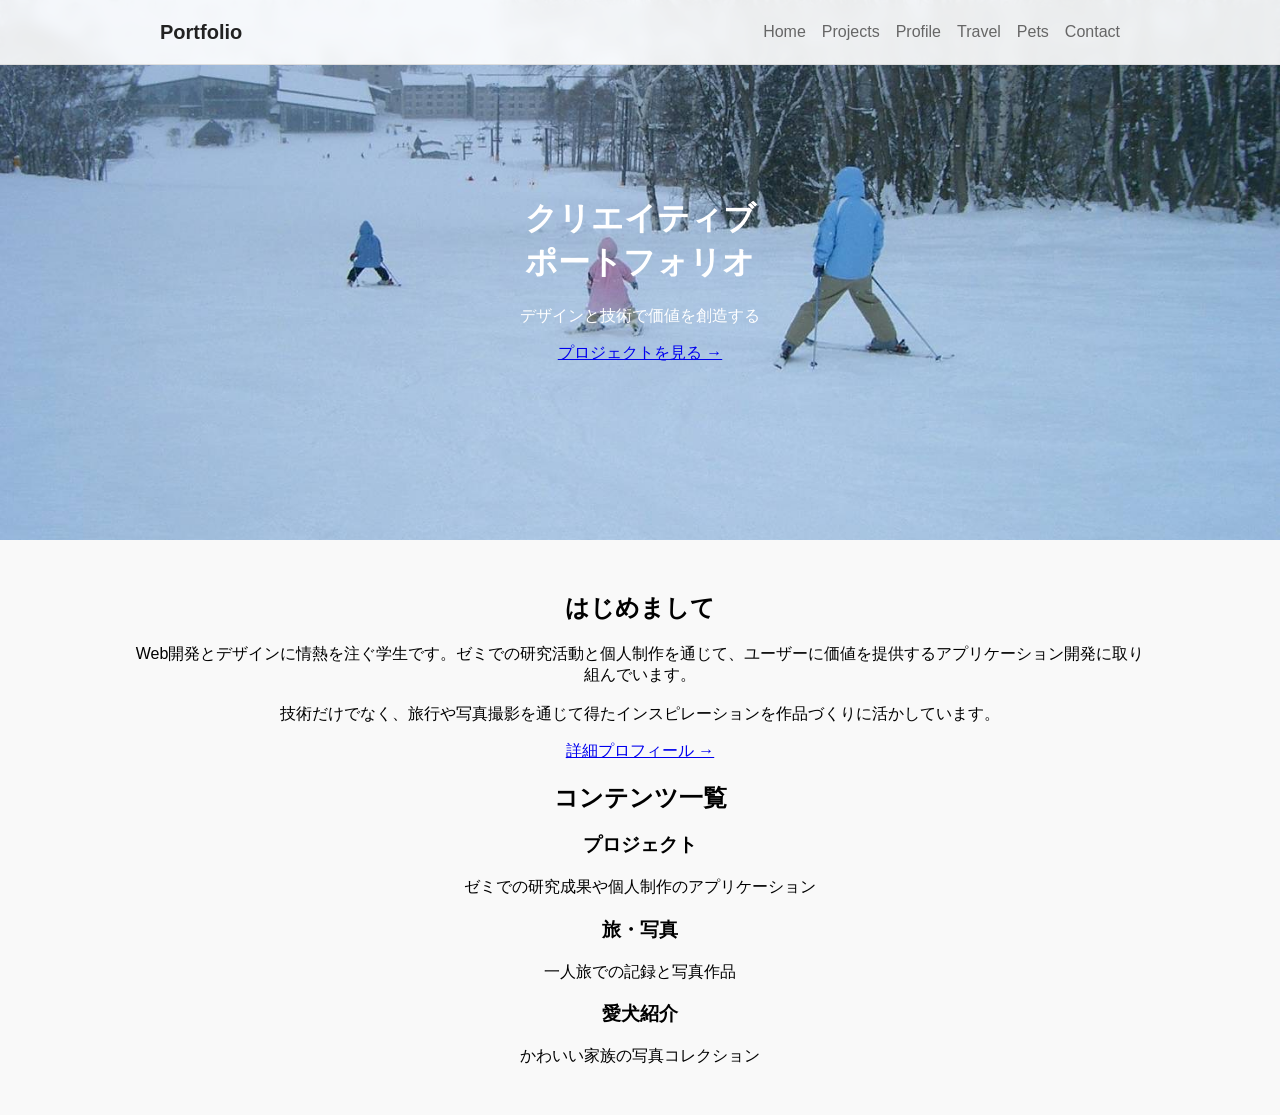
==== index.html @ 2b0ca47c "Update index.html" ====
<!DOCTYPE html>
<html lang="ja">
<head>
  <meta charset="UTF-8" />
  <meta name="viewport" content="width=device-width, initial-scale=1.0" />
  <title>Home</title>
  <link rel="stylesheet" href="style.css" />
</head>
<body>
  <nav class="navbar">
    <div class="container">
      <a href="index.html" class="logo">Portfolio</a>
      <ul class="nav-links">
        <li><a href="index.html" class="active">Home</a></li>
        <li><a href="#">Projects</a></li>
        <li><a href="#">Profile</a></li>
        <li><a href="travel.html">Travel</a></li>
        <li><a href="pets.html">Pets</a></li>
        <li><a href="#">Contact</a></li>
      </ul>
    </div>
  </nav>

  <header class="hero">
    <div class="hero-overlay">
      <h1>クリエイティブ<br><span class="highlight">ポートフォリオ</span></h1>
      <p>デザインと技術で価値を創造する</p>
      <a href="#" class="button">プロジェクトを見る →</a>
    </div>
  </header>

  <main class="content" style="max-width: 1024px; margin: auto; padding: 2rem 1rem;">
    <section class="intro-section">
      <div class="intro-text">
        <h2>はじめまして</h2>
        <p>
          Web開発とデザインに情熱を注ぐ学生です。ゼミでの研究活動と個人制作を通じて、ユーザーに価値を提供するアプリケーション開発に取り組んでいます。<br><br>
          技術だけでなく、旅行や写真撮影を通じて得たインスピレーションを作品づくりに活かしています。
        </p>
        <a href="#" class="button">詳細プロフィール →</a>
    </section>

    <section>
      <h2 style="text-align: center; margin-bottom: 1rem;">コンテンツ一覧</h2>
      <div class="cards-3col">
        <div class="card">
          <h3>プロジェクト</h3>
          <p>ゼミでの研究成果や個人制作のアプリケーション</p>
        </div>
        <div class="card">
          <h3>旅・写真</h3>
          <p>一人旅での記録と写真作品</p>
        </div>
        <div class="card">
          <h3>愛犬紹介</h3>
          <p>かわいい家族の写真コレクション</p>
        </div>
      </div>
    </section>
  </main>
</body>
</html>
---- style.css ----
body {
  margin: 0;
  font-family: 'Segoe UI', sans-serif;
  background-color: #f9f9f9;
}

.navbar {
  position: fixed;
  top: 0;
  width: 100%;
  background: rgba(255, 255, 255, 0.9);
  border-bottom: 1px solid #ddd;
  backdrop-filter: blur(6px);
  z-index: 1000;
}

.container {
  max-width: 960px;
  margin: 0 auto;
  padding: 0 1rem;
  display: flex;
  align-items: center;
  justify-content: space-between;
  height: 64px;
}

.logo {
  font-size: 1.25rem;
  font-weight: bold;
  color: #222;
  text-decoration: none;
}

.nav-links {
  list-style: none;
  display: flex;
  gap: 1rem;
  margin: 0;
  padding: 0;
}

.nav-links a {
  text-decoration: none;
  color: #666;
  font-weight: 500;
  transition: color 0.3s;
}

.nav-links a:hover {
  color: #111;
}

.content {
  padding-top: 80px;
  text-align: center;
}
.hero {
  background-image: url('pictures/skii.JPG');
  background-size: cover;
  background-position: center;
  height: 60vh;
  position: relative;
  display: flex;
  align-items: center;
  justify-content: center;
  color: white;
  text-align: center;
}
.card-images img {
  width: 180px;
  height: 120px;
  object-fit: cover;
  border-radius: 0.5rem;
}
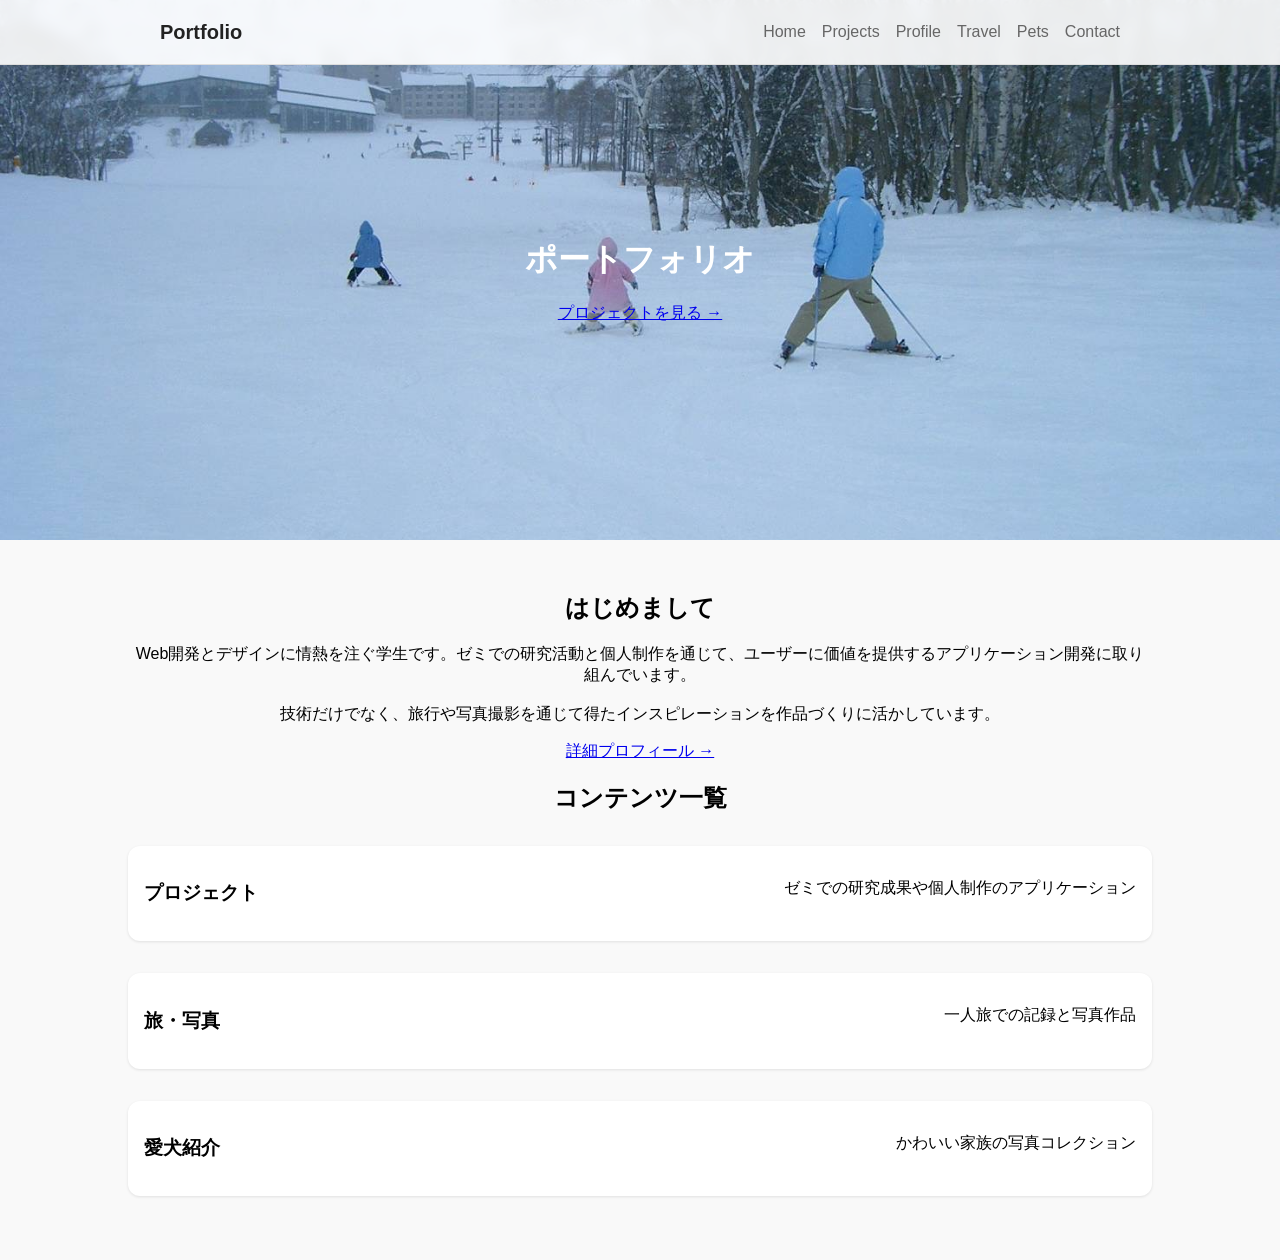
==== commit 5dcbc14b: "Update index.html" ====
--- a/index.html
+++ b/index.html
@@ -23,8 +23,7 @@
 
   <header class="hero">
     <div class="hero-overlay">
-      <h1>クリエイティブ<br><span class="highlight">ポートフォリオ</span></h1>
-      <p>デザインと技術で価値を創造する</p>
+      <h1><span class="highlight">ポートフォリオ</span></h1>
       <a href="#" class="button">プロジェクトを見る →</a>
     </div>
   </header>
--- a/style.css
+++ b/style.css
@@ -72,3 +72,35 @@
   object-fit: cover;
   border-radius: 0.5rem;
 }
+/* Base style.css recreated */
+
+.card {
+  display: flex;
+  flex-direction: row;
+  justify-content: space-between;
+  align-items: flex-start;
+  background-color: white;
+  border-radius: 0.75rem;
+  box-shadow: 0 1px 3px rgba(0,0,0,0.1);
+  padding: 1rem;
+  margin: 2rem 0;
+  gap: 1rem;
+}
+
+.card-text {
+  flex: 1;
+}
+
+.card-images {
+  display: flex;
+  flex-direction: row;
+  gap: 0.5rem;
+  flex-shrink: 0;
+}
+
+.card-images img {
+  width: 100px;
+  height: 80px;
+  object-fit: cover;
+  border-radius: 0.5rem;
+}
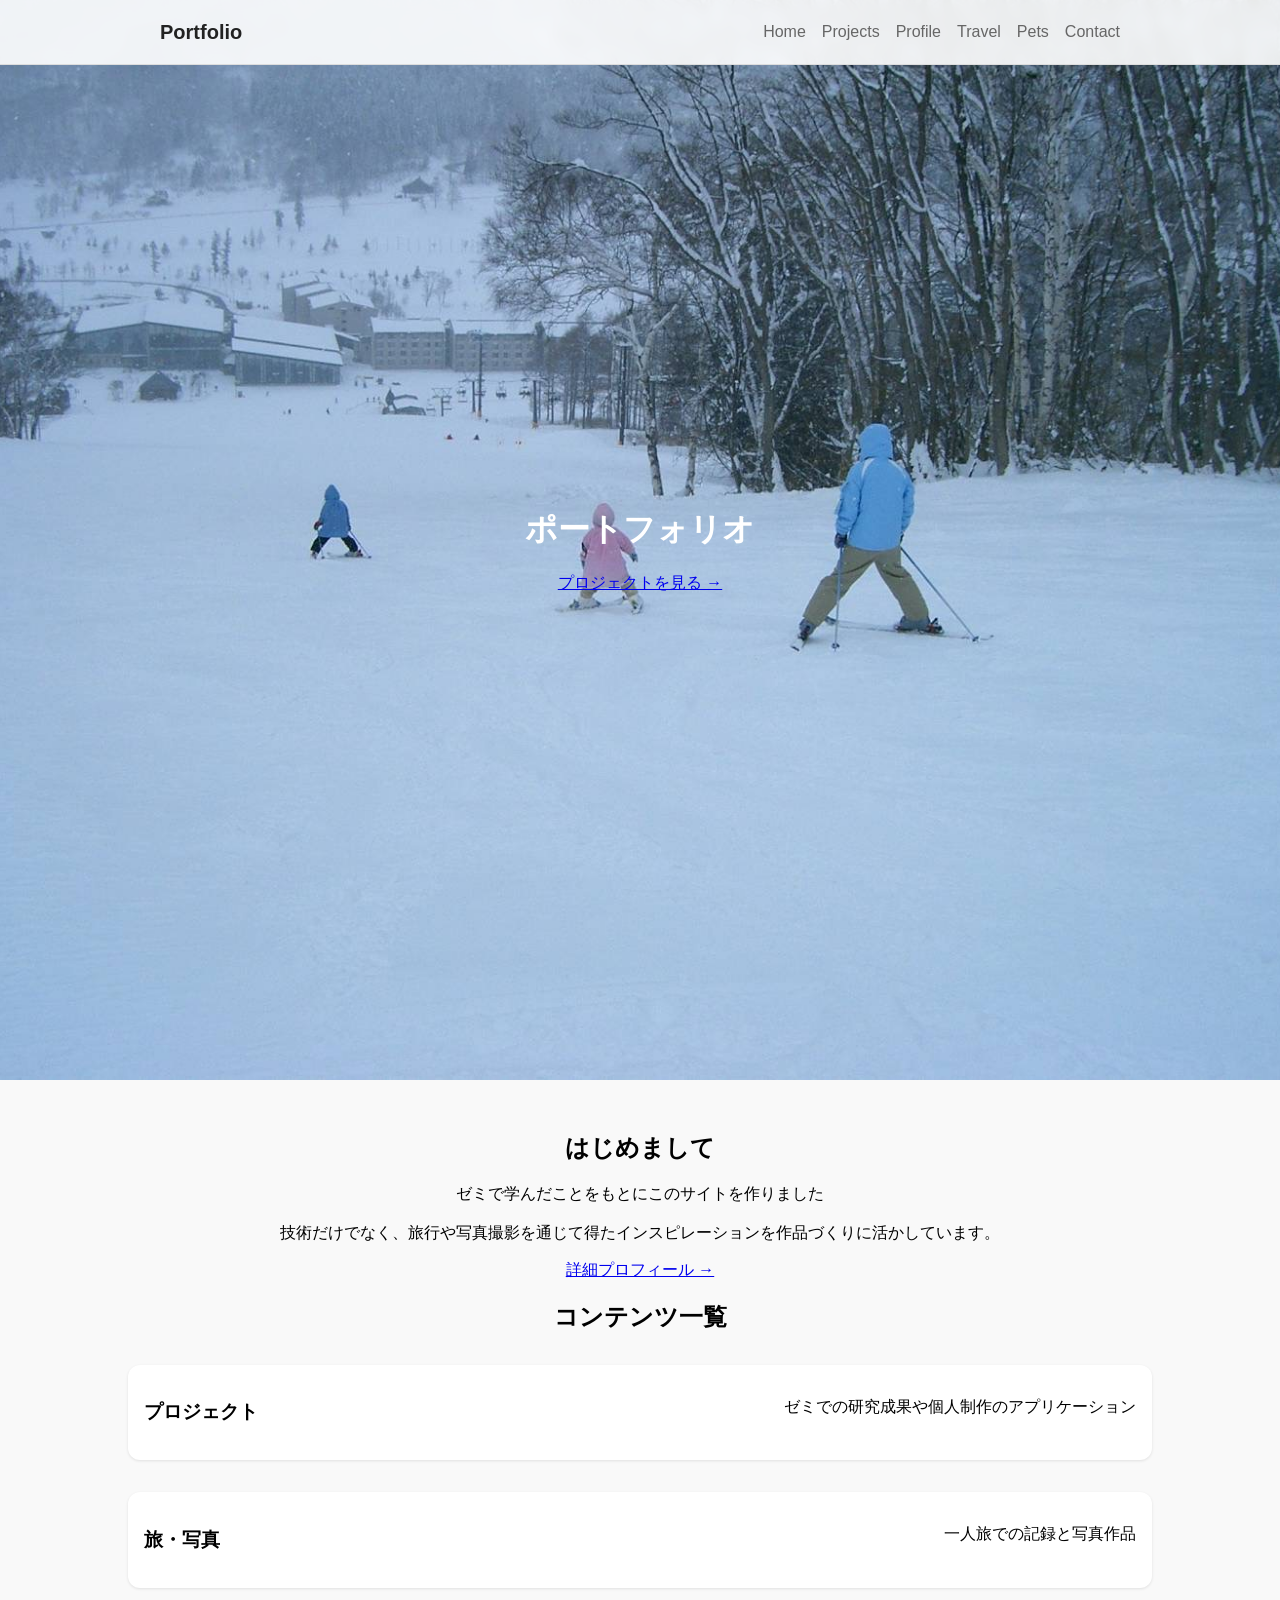
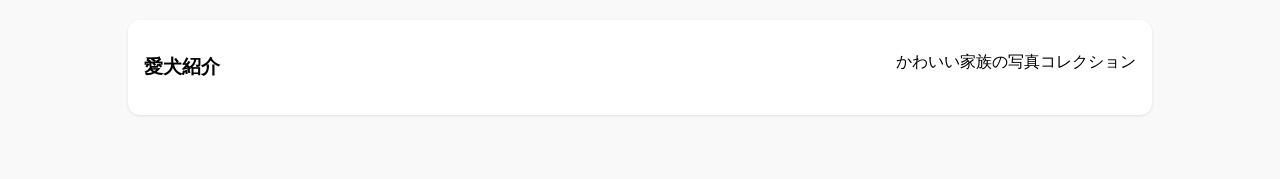
==== commit 6651f794: "Update index.html" ====
--- a/index.html
+++ b/index.html
@@ -33,7 +33,7 @@
       <div class="intro-text">
         <h2>はじめまして</h2>
         <p>
-          Web開発とデザインに情熱を注ぐ学生です。ゼミでの研究活動と個人制作を通じて、ユーザーに価値を提供するアプリケーション開発に取り組んでいます。<br><br>
+          ゼミで学んだことをもとにこのサイトを作りました<br><br>
           技術だけでなく、旅行や写真撮影を通じて得たインスピレーションを作品づくりに活かしています。
         </p>
         <a href="#" class="button">詳細プロフィール →</a>
--- a/style.css
+++ b/style.css
@@ -58,7 +58,7 @@
   background-image: url('pictures/skii.JPG');
   background-size: cover;
   background-position: center;
-  height: 60vh;
+  height: 120vh;
   position: relative;
   display: flex;
   align-items: center;
@@ -99,8 +99,8 @@
 }
 
 .card-images img {
-  width: 100px;
-  height: 80px;
+  width: 180px;
+  height: 180px;
   object-fit: cover;
   border-radius: 0.5rem;
 }
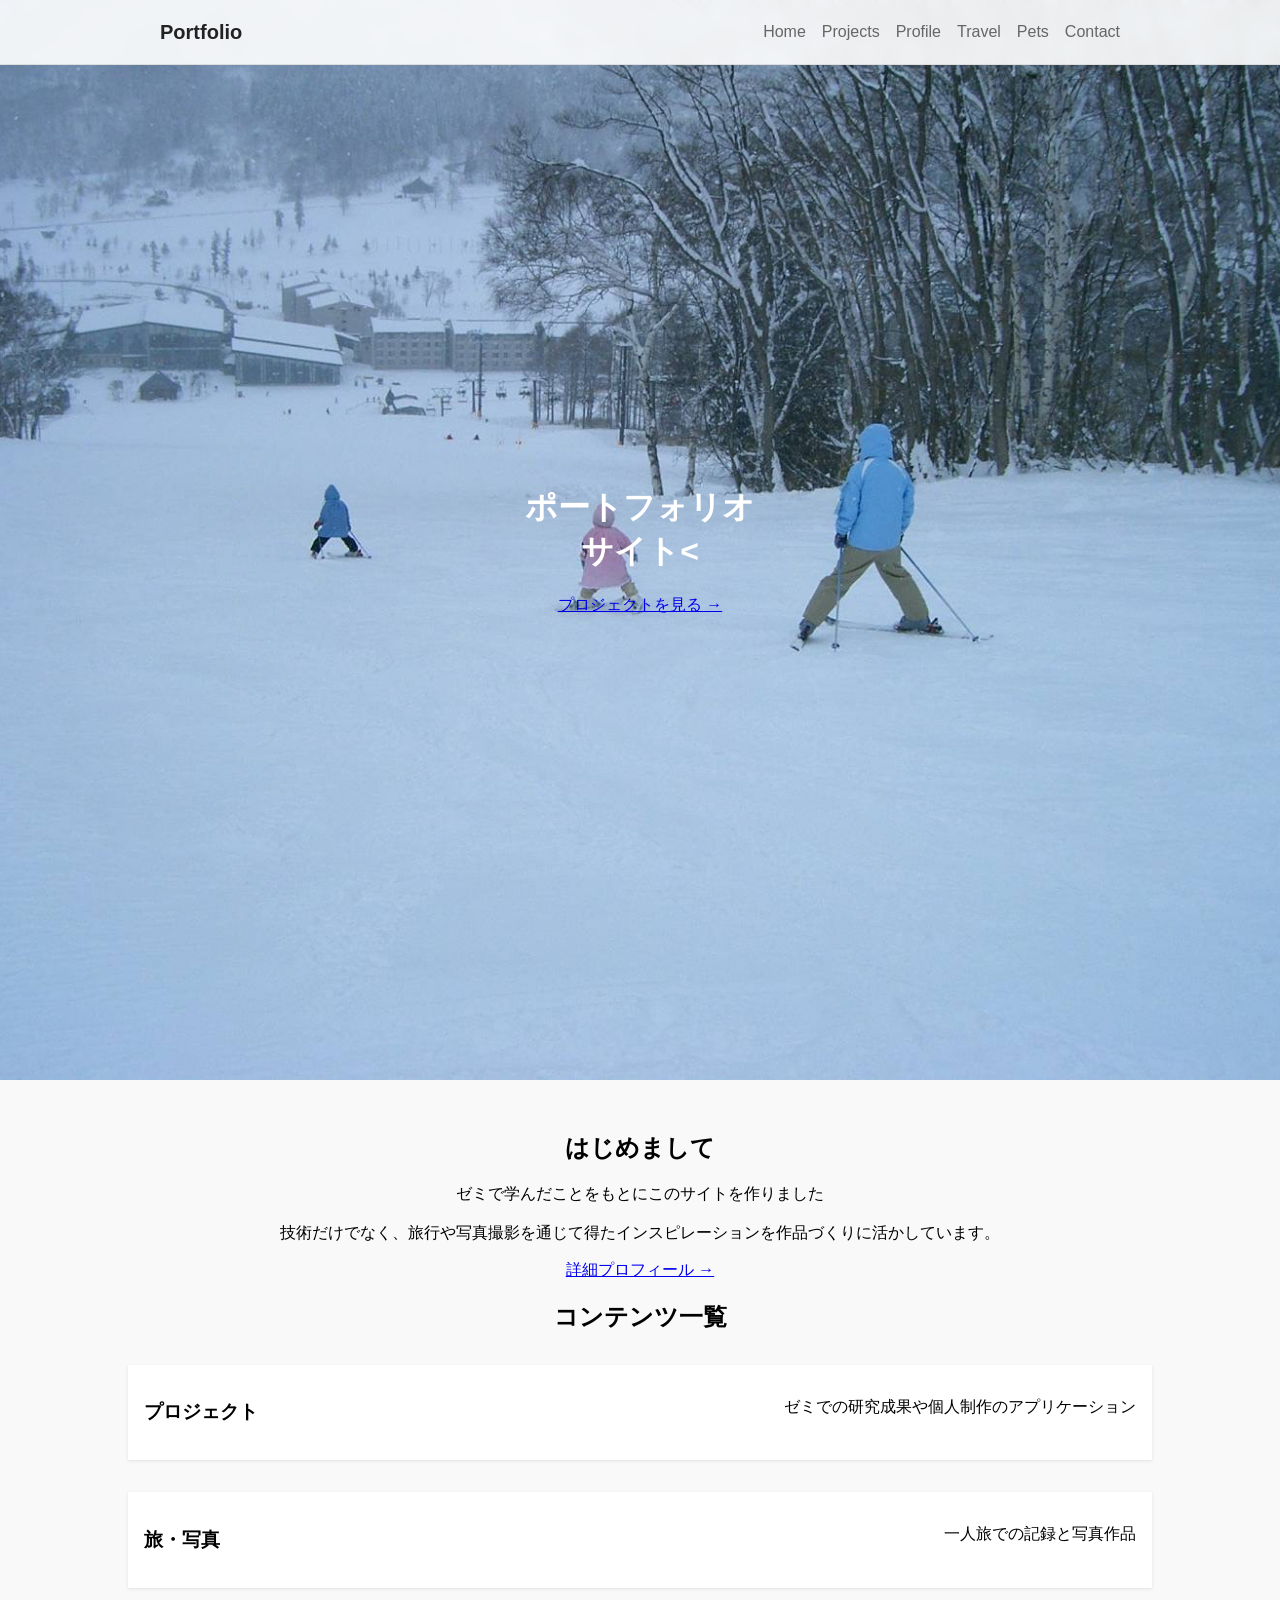
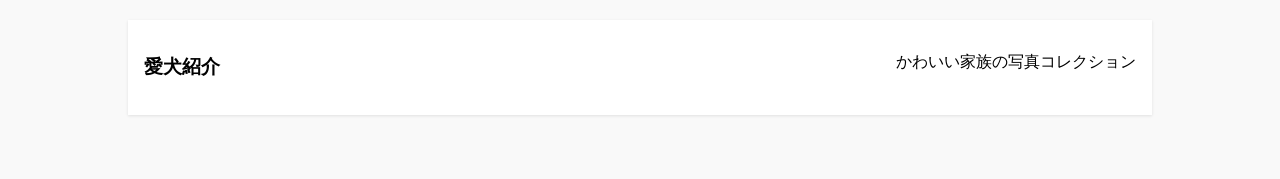
==== commit 714fabd9: "Update index.html" ====
--- a/index.html
+++ b/index.html
@@ -23,7 +23,7 @@
 
   <header class="hero">
     <div class="hero-overlay">
-      <h1><span class="highlight">ポートフォリオ</span></h1>
+      <h1><span class="highlight">ポートフォリオ<br>サイト<</span></h1>
       <a href="#" class="button">プロジェクトを見る →</a>
     </div>
   </header>
--- a/style.css
+++ b/style.css
@@ -80,7 +80,7 @@
   justify-content: space-between;
   align-items: flex-start;
   background-color: white;
-  border-radius: 0.75rem;
+  border-radius: 0rem;
   box-shadow: 0 1px 3px rgba(0,0,0,0.1);
   padding: 1rem;
   margin: 2rem 0;
@@ -99,8 +99,7 @@
 }
 
 .card-images img {
-  width: 180px;
-  height: 180px;
+  width: 200px;
+  height: 200px;
   object-fit: cover;
-  border-radius: 0.5rem;
 }
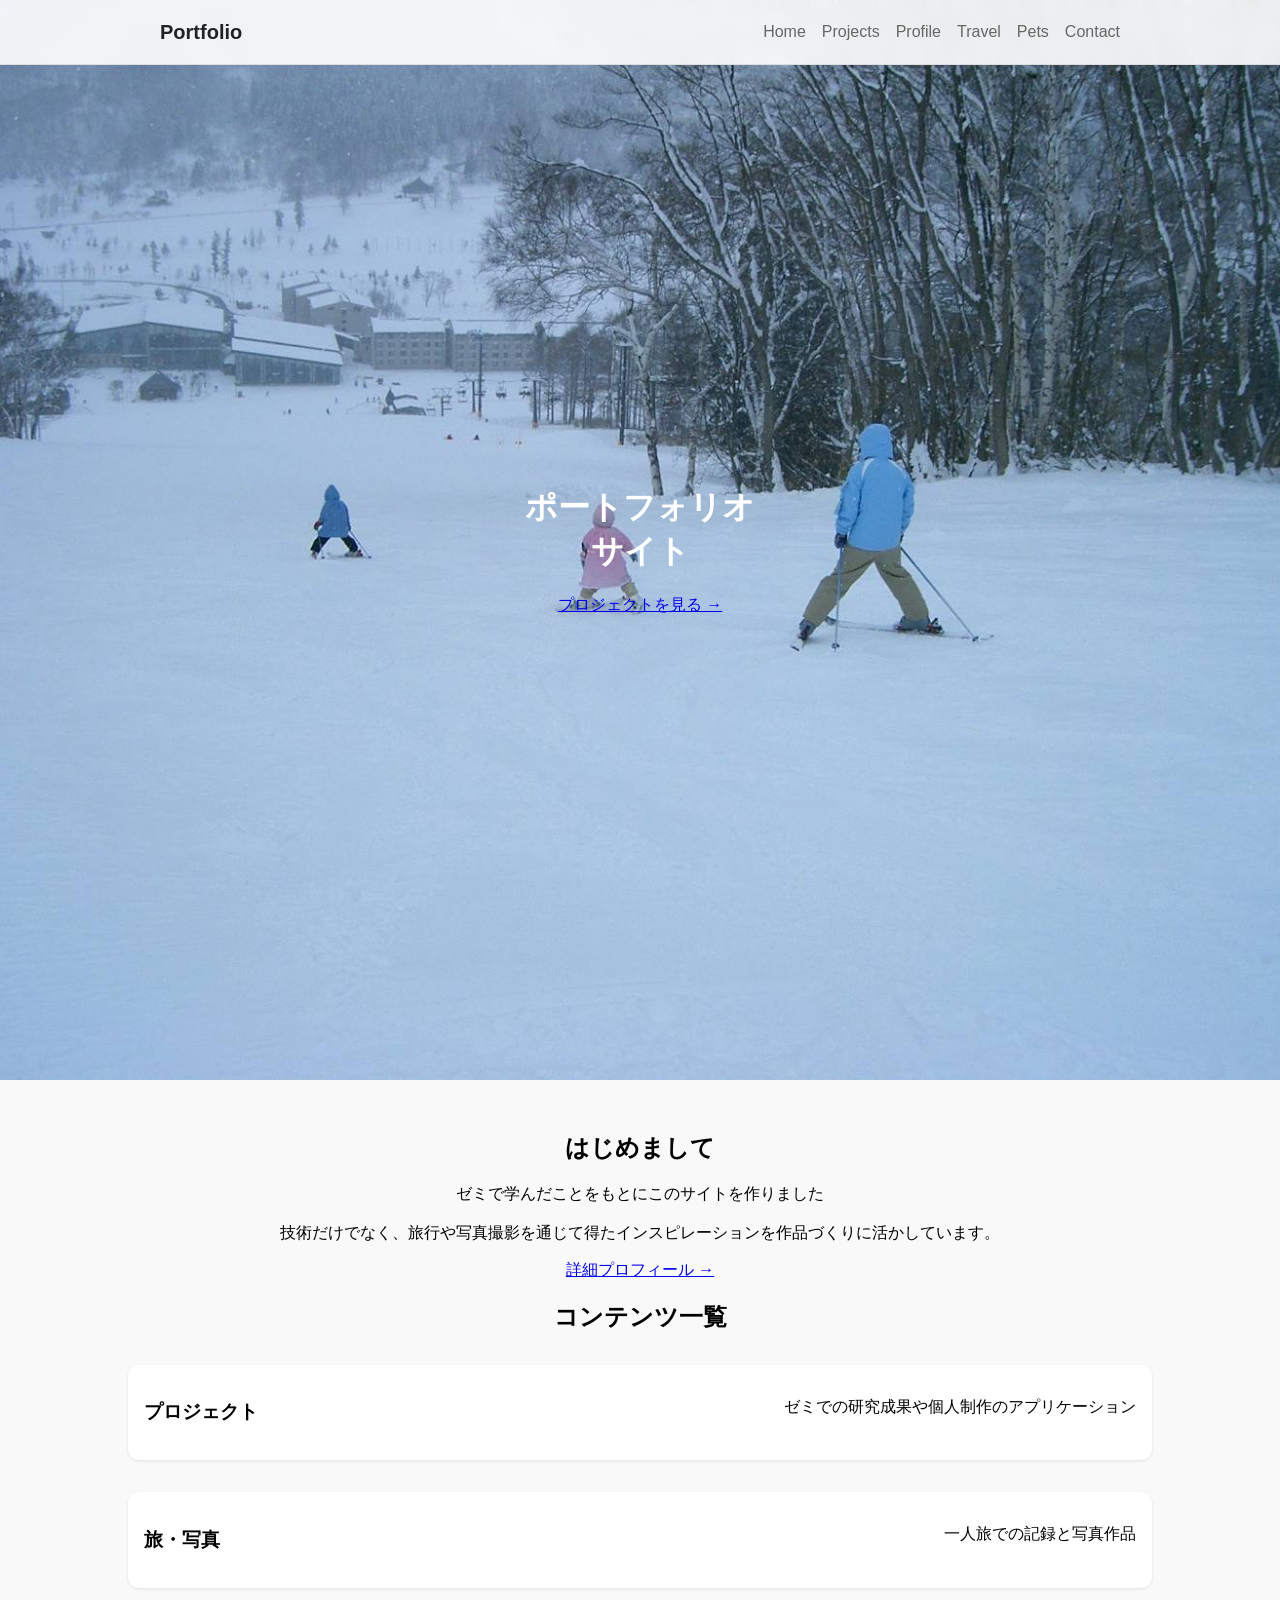
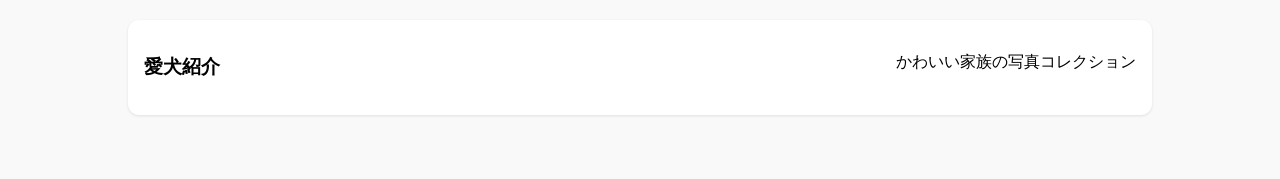
==== commit e1590e1f: "Update index.html" ====
--- a/index.html
+++ b/index.html
@@ -23,7 +23,7 @@
 
   <header class="hero">
     <div class="hero-overlay">
-      <h1><span class="highlight">ポートフォリオ<br>サイト<</span></h1>
+      <h1><span class="highlight">ポートフォリオ<br>サイト</span></h1>
       <a href="#" class="button">プロジェクトを見る →</a>
     </div>
   </header>
--- a/style.css
+++ b/style.css
@@ -70,7 +70,7 @@
   width: 180px;
   height: 120px;
   object-fit: cover;
-  border-radius: 0.5rem;
+  border-radius: 0rem;
 }
 /* Base style.css recreated */
 
@@ -80,7 +80,7 @@
   justify-content: space-between;
   align-items: flex-start;
   background-color: white;
-  border-radius: 0rem;
+  border-radius: 0.7rem;
   box-shadow: 0 1px 3px rgba(0,0,0,0.1);
   padding: 1rem;
   margin: 2rem 0;
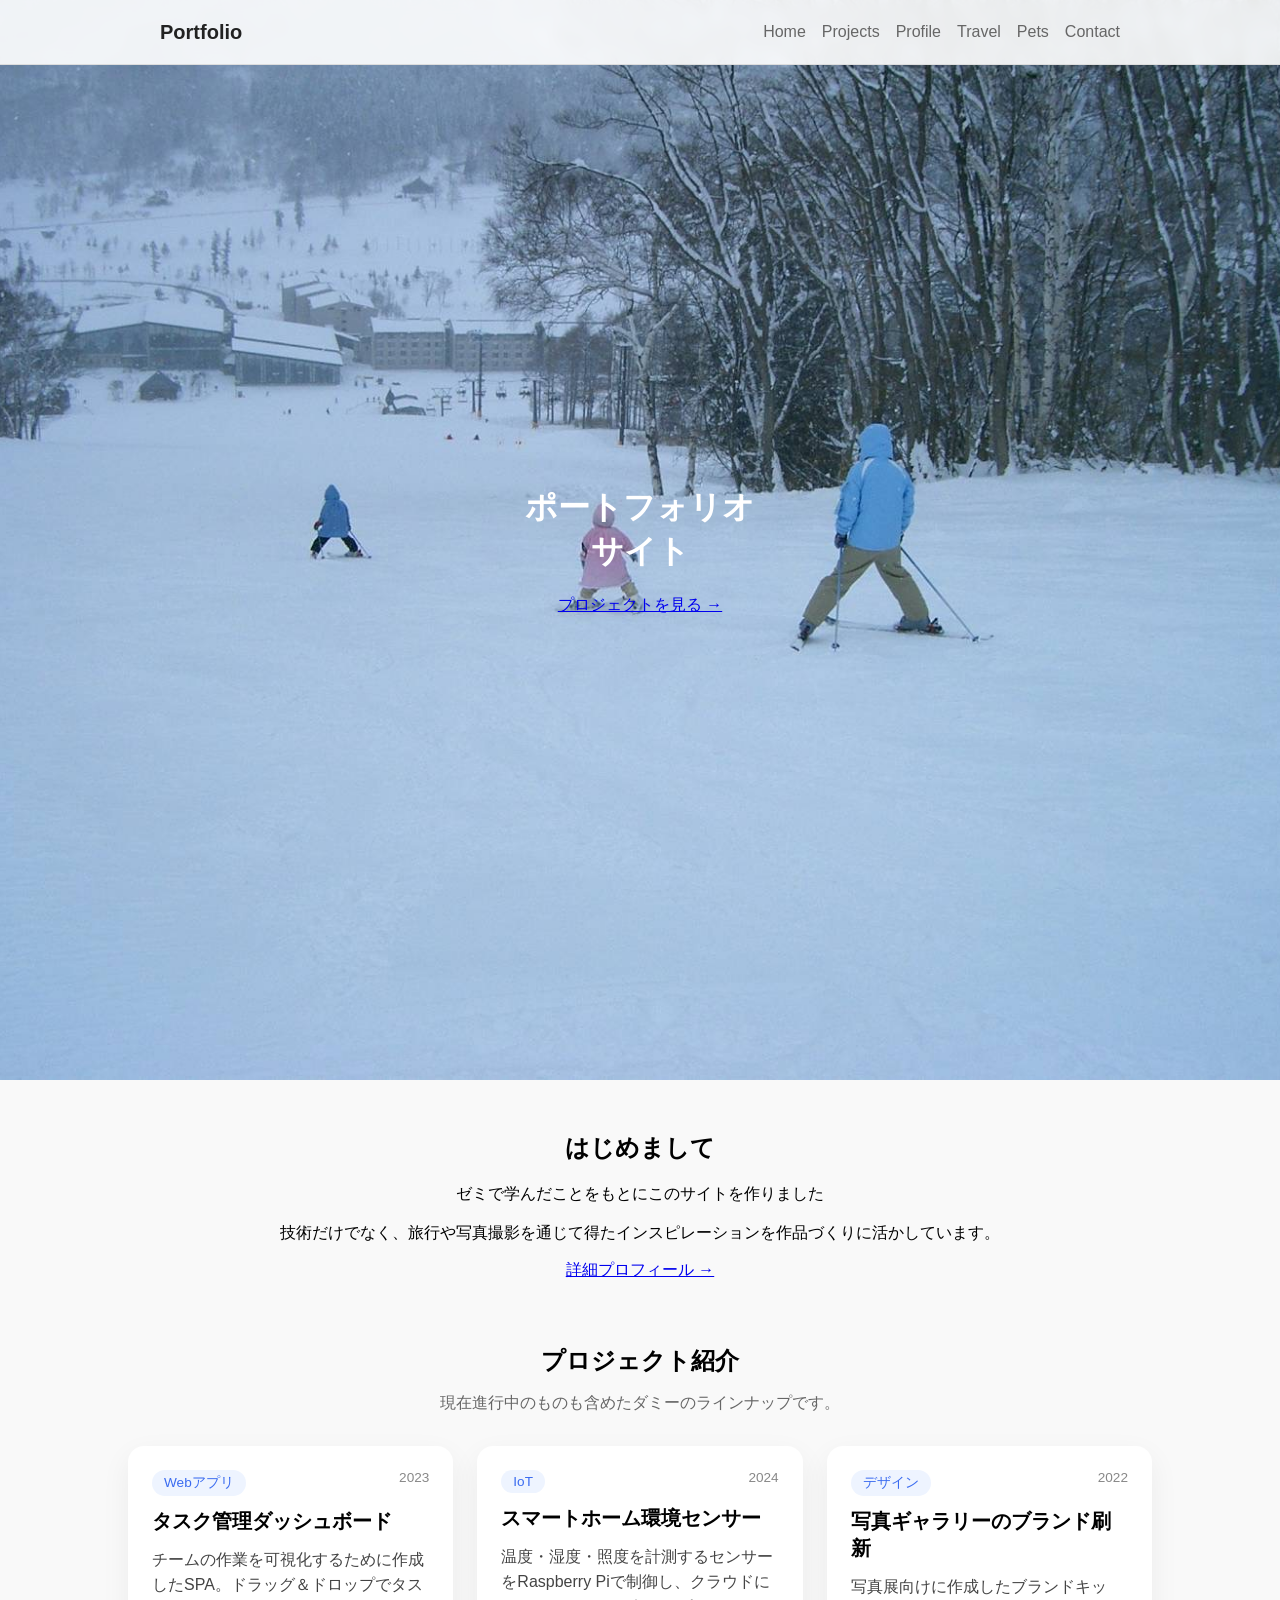
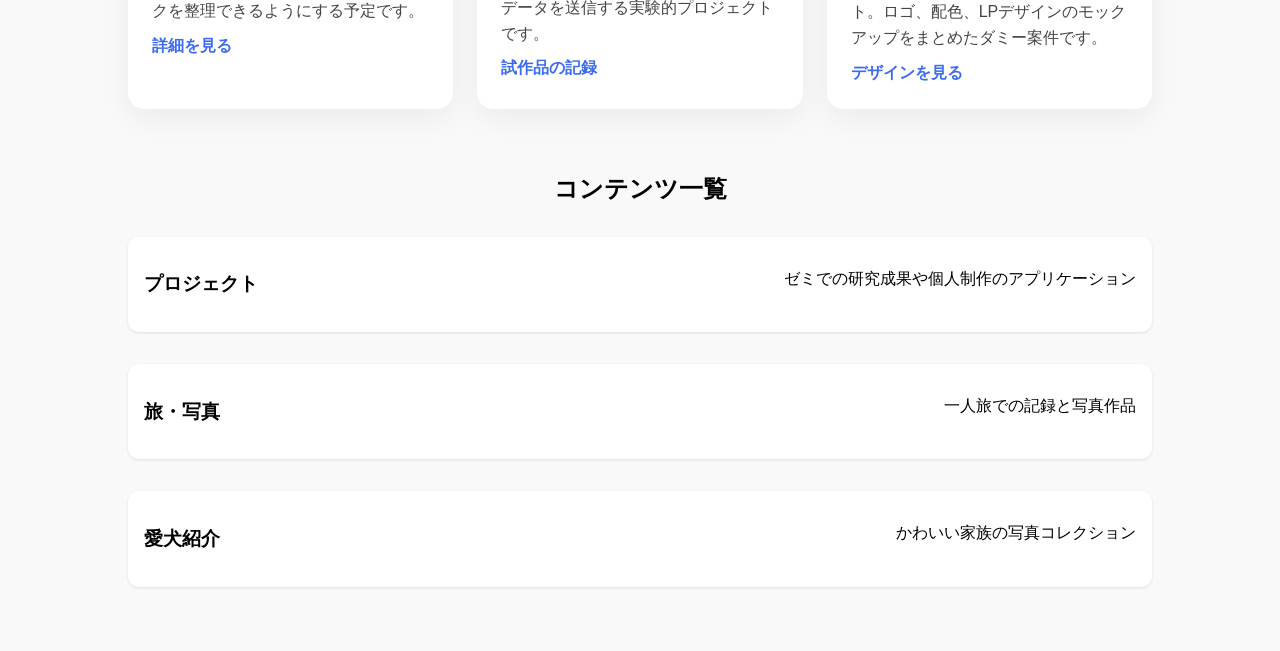
==== commit ebaa0c1b: "Add dummy projects section to homepage" ====
--- a/index.html
+++ b/index.html
@@ -12,7 +12,7 @@
       <a href="index.html" class="logo">Portfolio</a>
       <ul class="nav-links">
         <li><a href="index.html" class="active">Home</a></li>
-        <li><a href="#">Projects</a></li>
+        <li><a href="#projects">Projects</a></li>
         <li><a href="#">Profile</a></li>
         <li><a href="travel.html">Travel</a></li>
         <li><a href="pets.html">Pets</a></li>
@@ -24,7 +24,7 @@
   <header class="hero">
     <div class="hero-overlay">
       <h1><span class="highlight">ポートフォリオ<br>サイト</span></h1>
-      <a href="#" class="button">プロジェクトを見る →</a>
+      <a href="#projects" class="button">プロジェクトを見る →</a>
     </div>
   </header>
 
@@ -37,6 +37,47 @@
           技術だけでなく、旅行や写真撮影を通じて得たインスピレーションを作品づくりに活かしています。
         </p>
         <a href="#" class="button">詳細プロフィール →</a>
+      </div>
+    </section>
+
+    <section id="projects" class="projects-section">
+      <h2>プロジェクト紹介</h2>
+      <p class="section-lead">現在進行中のものも含めたダミーのラインナップです。</p>
+      <div class="projects-grid">
+        <article class="project-card">
+          <div class="project-meta">
+            <span class="project-tag">Webアプリ</span>
+            <span class="project-year">2023</span>
+          </div>
+          <h3 class="project-title">タスク管理ダッシュボード</h3>
+          <p class="project-description">
+            チームの作業を可視化するために作成したSPA。ドラッグ＆ドロップでタスクを整理できるようにする予定です。
+          </p>
+          <a href="#" class="project-link">詳細を見る</a>
+        </article>
+        <article class="project-card">
+          <div class="project-meta">
+            <span class="project-tag">IoT</span>
+            <span class="project-year">2024</span>
+          </div>
+          <h3 class="project-title">スマートホーム環境センサー</h3>
+          <p class="project-description">
+            温度・湿度・照度を計測するセンサーをRaspberry Piで制御し、クラウドにデータを送信する実験的プロジェクトです。
+          </p>
+          <a href="#" class="project-link">試作品の記録</a>
+        </article>
+        <article class="project-card">
+          <div class="project-meta">
+            <span class="project-tag">デザイン</span>
+            <span class="project-year">2022</span>
+          </div>
+          <h3 class="project-title">写真ギャラリーのブランド刷新</h3>
+          <p class="project-description">
+            写真展向けに作成したブランドキット。ロゴ、配色、LPデザインのモックアップをまとめたダミー案件です。
+          </p>
+          <a href="#" class="project-link">デザインを見る</a>
+        </article>
+      </div>
     </section>
 
     <section>
--- a/style.css
+++ b/style.css
@@ -99,7 +99,77 @@
 }
 
 .card-images img {
-  width: 200px;
-  height: 200px;
+  width: 210px;
+  height: 210px;
   object-fit: cover;
 }
+
+.projects-section {
+  margin: 4rem auto;
+  text-align: left;
+}
+
+.projects-section h2 {
+  text-align: center;
+  margin-bottom: 0.5rem;
+}
+
+.section-lead {
+  text-align: center;
+  color: #666;
+  margin-bottom: 2rem;
+}
+
+.projects-grid {
+  display: grid;
+  gap: 1.5rem;
+  grid-template-columns: repeat(auto-fit, minmax(280px, 1fr));
+}
+
+.project-card {
+  background: #fff;
+  border-radius: 1rem;
+  padding: 1.5rem;
+  box-shadow: 0 10px 30px rgba(0, 0, 0, 0.06);
+  display: flex;
+  flex-direction: column;
+  gap: 0.75rem;
+}
+
+.project-meta {
+  display: flex;
+  justify-content: space-between;
+  font-size: 0.85rem;
+  color: #888;
+}
+
+.project-tag {
+  background: #eef4ff;
+  color: #3a6bf0;
+  padding: 0.25rem 0.75rem;
+  border-radius: 999px;
+}
+
+.project-title {
+  margin: 0;
+  font-size: 1.25rem;
+}
+
+.project-description {
+  margin: 0;
+  color: #444;
+  line-height: 1.6;
+}
+
+.project-link {
+  align-self: flex-start;
+  color: #3a6bf0;
+  text-decoration: none;
+  font-weight: 600;
+  border-bottom: 1px solid transparent;
+  transition: border-color 0.3s;
+}
+
+.project-link:hover {
+  border-color: currentColor;
+}
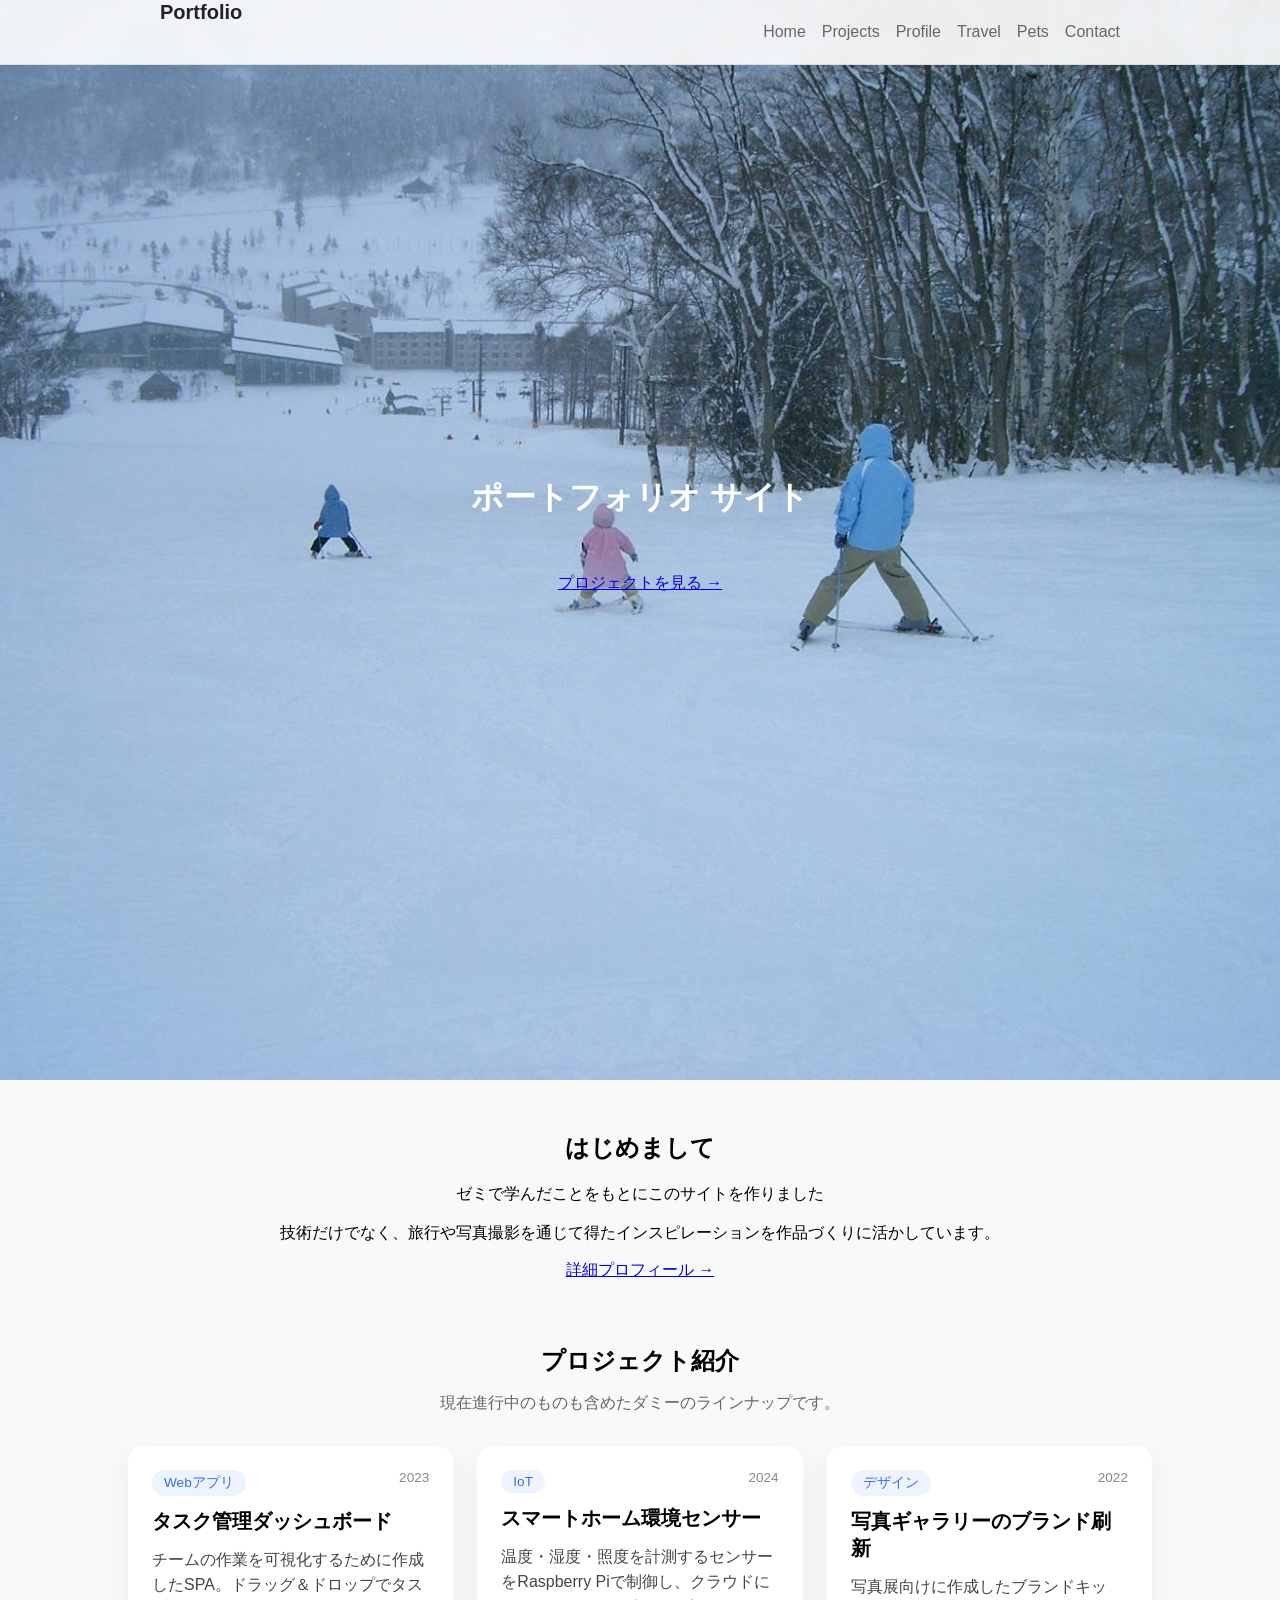
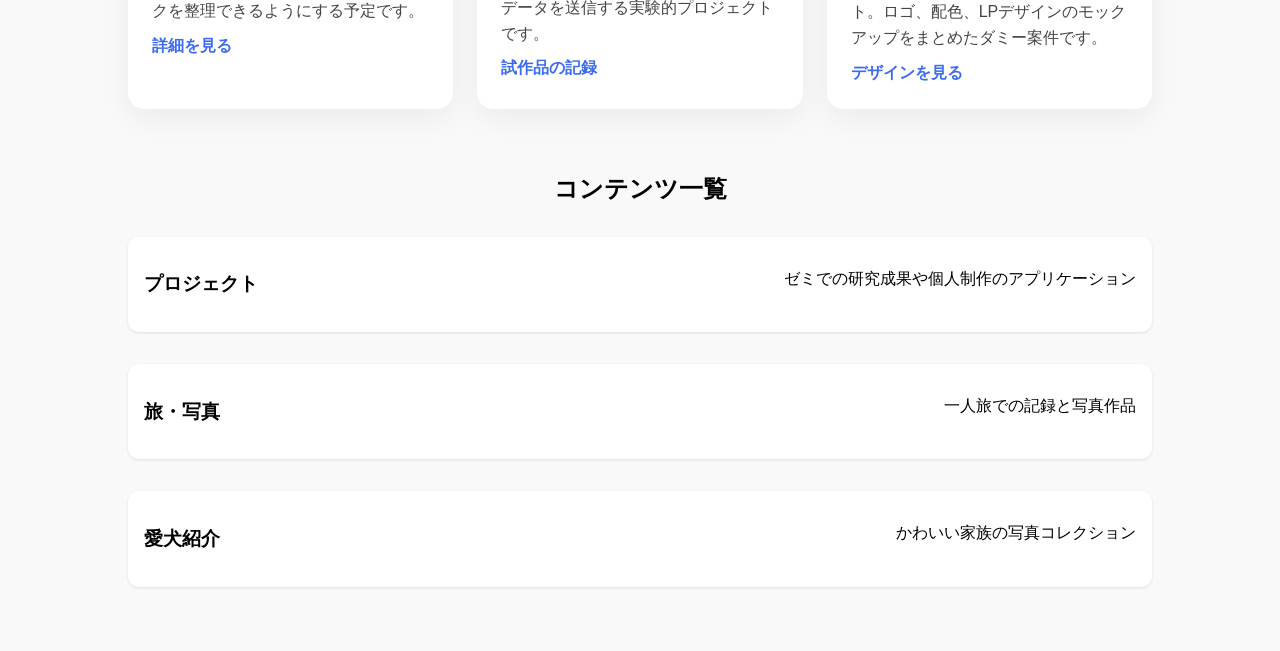
==== commit df7c2165: "Fix hero header title layout and adjust styling for better visibility" ====
--- a/index.html
+++ b/index.html
@@ -23,7 +23,7 @@
 
   <header class="hero">
     <div class="hero-overlay">
-      <h1><span class="highlight">ポートフォリオ<br>サイト</span></h1>
+      <h1><span class="highlight">ポートフォリオ サイト</span></h1>
       <a href="#projects" class="button">プロジェクトを見る →</a>
     </div>
   </header>
--- a/style.css
+++ b/style.css
@@ -29,6 +29,9 @@
   font-weight: bold;
   color: #222;
   text-decoration: none;
+  white-space: nowrap;
+  display: inline-block;
+  transform: translateY(-1em);
 }
 
 .nav-links {
@@ -173,3 +176,31 @@
 .project-link:hover {
   border-color: currentColor;
 }
+/* ギャラリー画像のサイズを抑えてレスポンシブに表示 */
+.pet-gallery {
+  display: flex;
+  gap: 1rem;
+  flex-wrap: wrap;
+  justify-content: center;
+}
+
+.pet-card {
+  max-width: 220px; /* カード幅を制限 */
+  text-align: center;
+}
+
+.pet-card img {
+  width: 100%;
+  max-width: 220px;
+  height: 140px;       /* 必要なら高さを調整（縦横比を揃えて切り抜く） */
+  object-fit: cover;   /* 切り抜きで見栄えを維持 */
+  border-radius: 8px;
+  display: block;
+  margin: 0 auto;
+}
+/* ヒーローヘッダーのタイトルを一行分上に見せる（レイアウトは維持） */
+.hero .highlight {
+  display: inline-block;
+  transform: translateY(-1em); /* 必要に応じて -0.8em / -1.2em に調整 */
+  white-space: nowrap; /* 折返し防止 */
+}
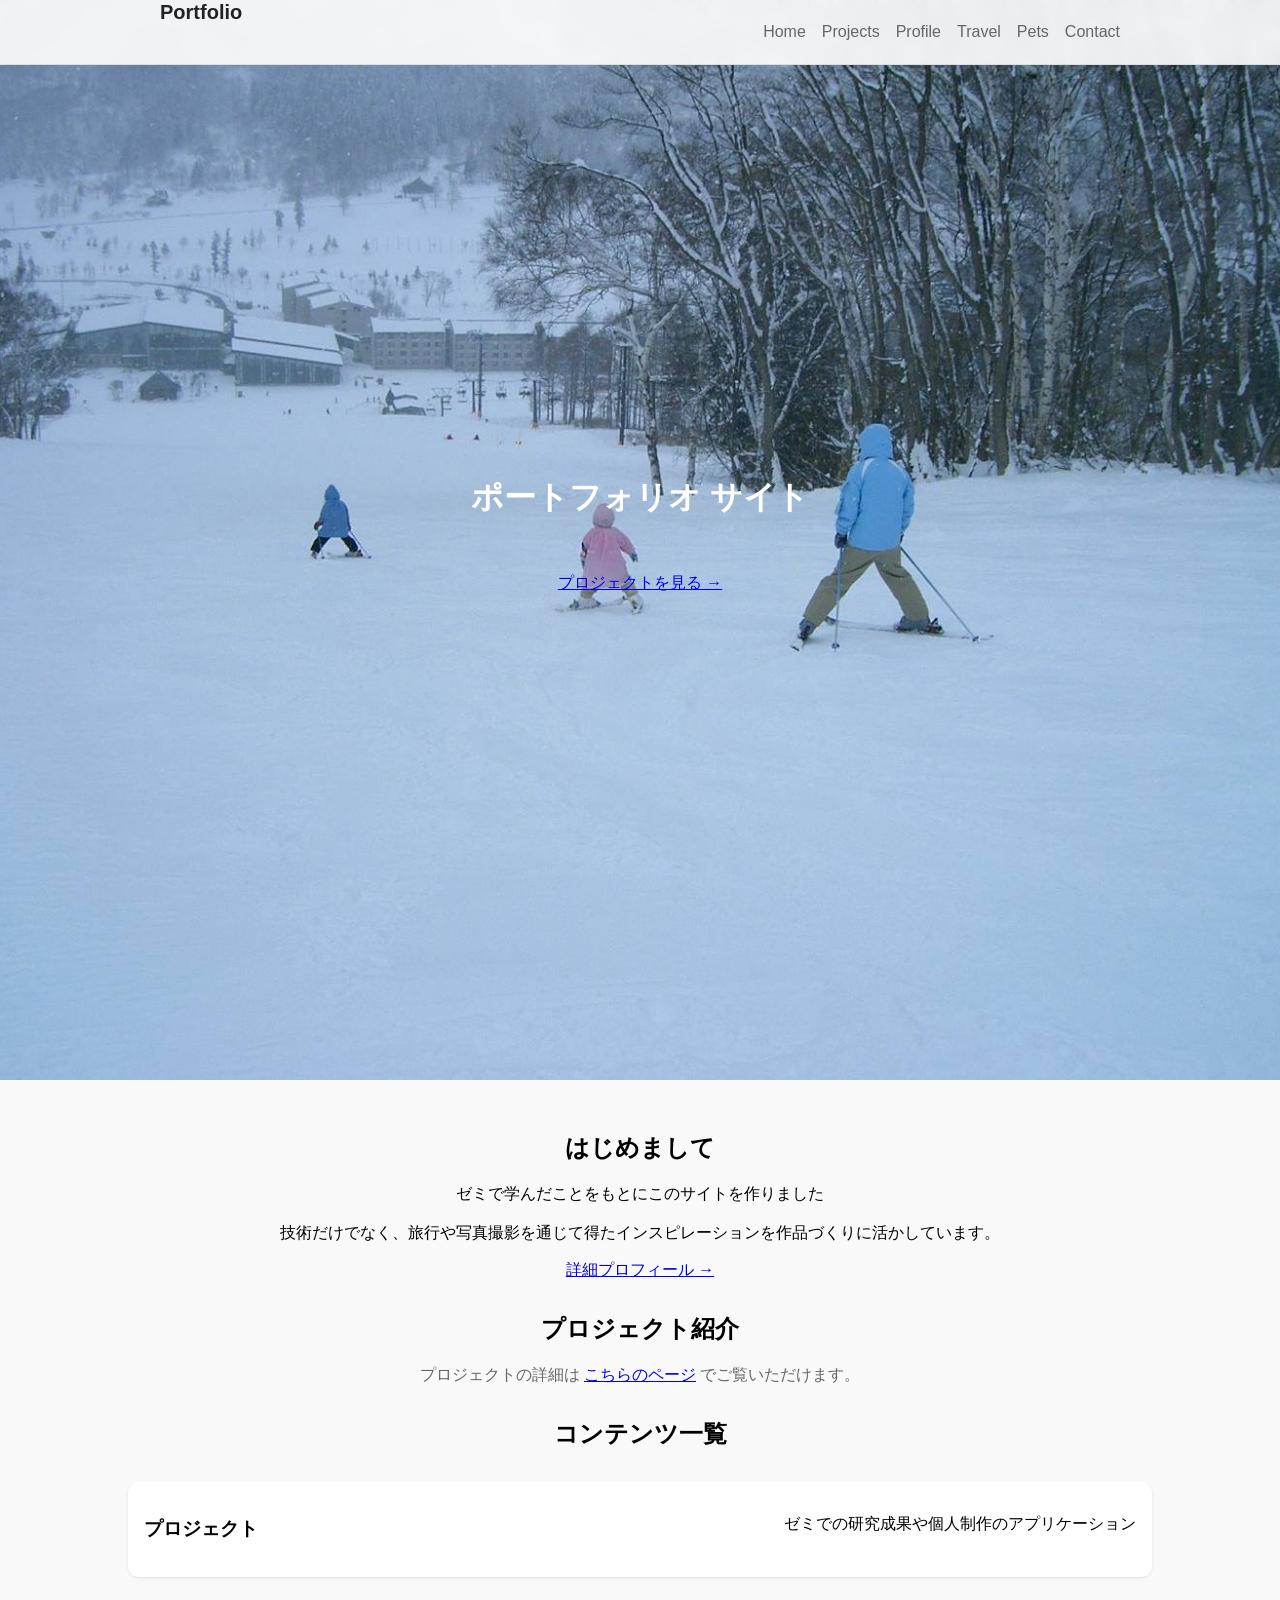
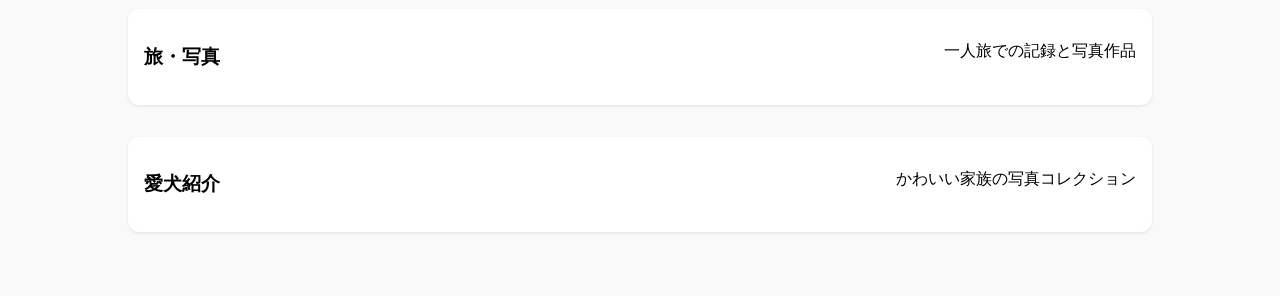
==== commit 935ee33a: "Update navigation links and create projects page with project details" ====
--- a/index.html
+++ b/index.html
@@ -12,7 +12,7 @@
       <a href="index.html" class="logo">Portfolio</a>
       <ul class="nav-links">
         <li><a href="index.html" class="active">Home</a></li>
-        <li><a href="#projects">Projects</a></li>
+        <li><a href="project.html">Projects</a></li>
         <li><a href="#">Profile</a></li>
         <li><a href="travel.html">Travel</a></li>
         <li><a href="pets.html">Pets</a></li>
@@ -24,7 +24,7 @@
   <header class="hero">
     <div class="hero-overlay">
       <h1><span class="highlight">ポートフォリオ サイト</span></h1>
-      <a href="#projects" class="button">プロジェクトを見る →</a>
+      <a href="project.html" class="button">プロジェクトを見る →</a>
     </div>
   </header>
 
@@ -40,44 +40,9 @@
       </div>
     </section>
 
-    <section id="projects" class="projects-section">
+    <section class="projects-preview" style="margin: 2rem 0; text-align:center;">
       <h2>プロジェクト紹介</h2>
-      <p class="section-lead">現在進行中のものも含めたダミーのラインナップです。</p>
-      <div class="projects-grid">
-        <article class="project-card">
-          <div class="project-meta">
-            <span class="project-tag">Webアプリ</span>
-            <span class="project-year">2023</span>
-          </div>
-          <h3 class="project-title">タスク管理ダッシュボード</h3>
-          <p class="project-description">
-            チームの作業を可視化するために作成したSPA。ドラッグ＆ドロップでタスクを整理できるようにする予定です。
-          </p>
-          <a href="#" class="project-link">詳細を見る</a>
-        </article>
-        <article class="project-card">
-          <div class="project-meta">
-            <span class="project-tag">IoT</span>
-            <span class="project-year">2024</span>
-          </div>
-          <h3 class="project-title">スマートホーム環境センサー</h3>
-          <p class="project-description">
-            温度・湿度・照度を計測するセンサーをRaspberry Piで制御し、クラウドにデータを送信する実験的プロジェクトです。
-          </p>
-          <a href="#" class="project-link">試作品の記録</a>
-        </article>
-        <article class="project-card">
-          <div class="project-meta">
-            <span class="project-tag">デザイン</span>
-            <span class="project-year">2022</span>
-          </div>
-          <h3 class="project-title">写真ギャラリーのブランド刷新</h3>
-          <p class="project-description">
-            写真展向けに作成したブランドキット。ロゴ、配色、LPデザインのモックアップをまとめたダミー案件です。
-          </p>
-          <a href="#" class="project-link">デザインを見る</a>
-        </article>
-      </div>
+      <p class="section-lead">プロジェクトの詳細は <a href="project.html">こちらのページ</a> でご覧いただけます。</p>
     </section>
 
     <section>
